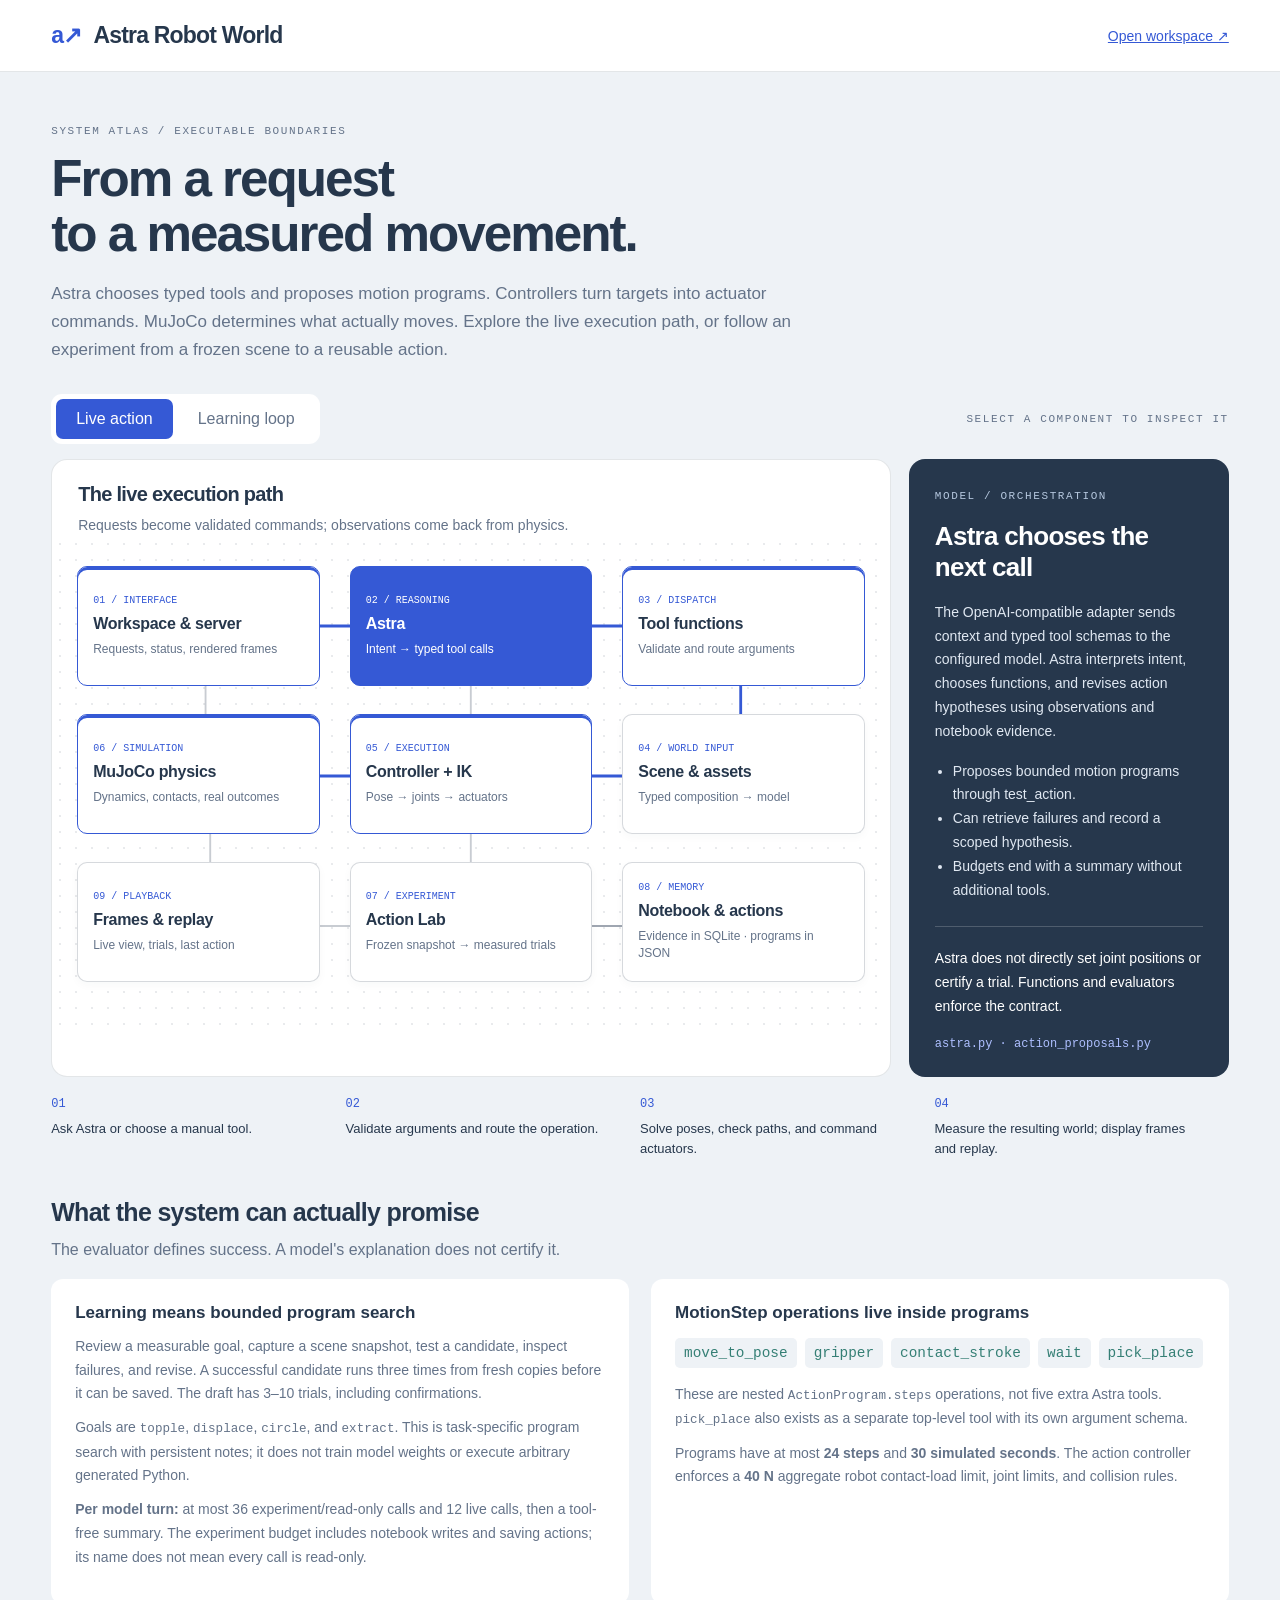
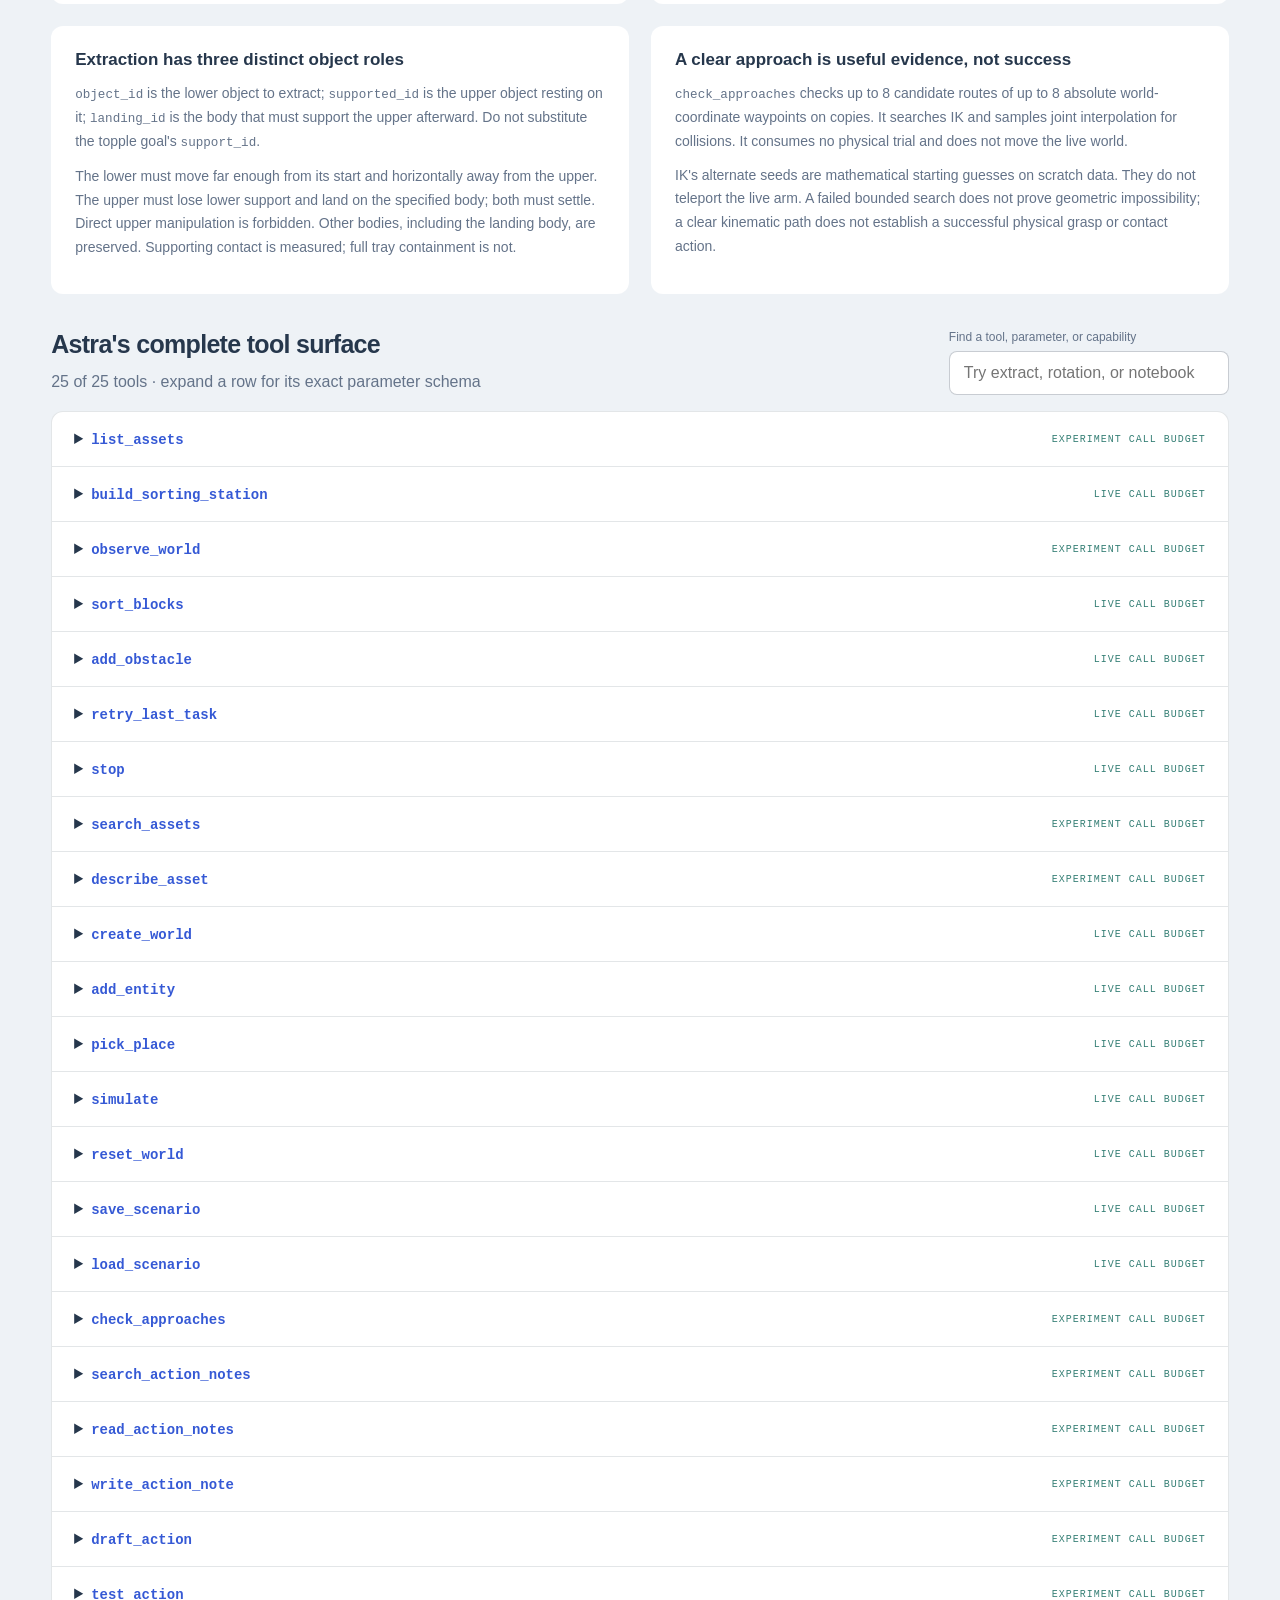
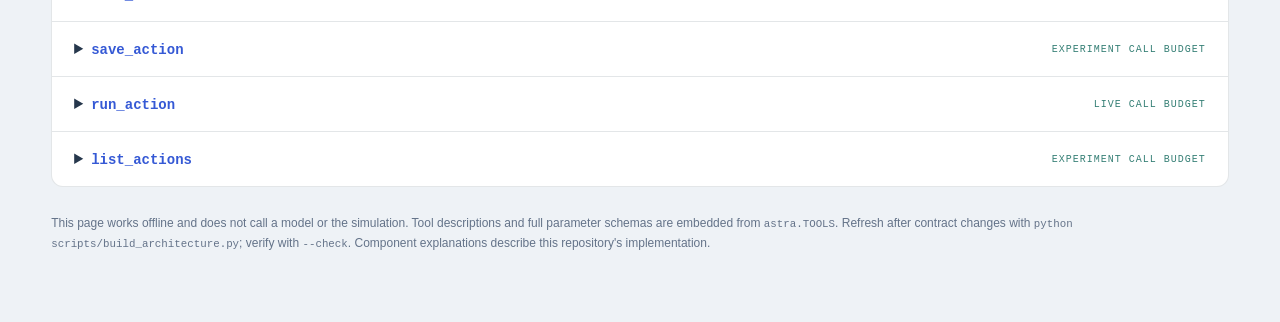
==== web/architecture.html @ df6c628d "Build general robot world with verified action learning and replay" ====
<!doctype html>
<html lang="en">
<head>
<meta charset="utf-8"><meta name="viewport" content="width=device-width,initial-scale=1">
<title>Astra Robot World · Architecture</title>
<style>
:root{--fog:#eef2f6;--paper:#fff;--ink:#26374c;--muted:#647389;--blue:#3559d5;--teal:#357f75;font-family:-apple-system,BlinkMacSystemFont,"Segoe UI",sans-serif;color:var(--ink);background:var(--fog)}*{box-sizing:border-box}body{margin:0}a{color:var(--blue)}button,input{font:inherit}button{cursor:pointer}a:focus-visible,button:focus-visible,input:focus-visible,summary:focus-visible{outline:3px solid var(--blue);outline-offset:4px}header{padding:22px 4vw;background:white;display:flex;justify-content:space-between;gap:20px;border-bottom:1px solid #26374c20}.brand{font-size:23px;font-weight:650;letter-spacing:-.8px;text-decoration:none;color:var(--ink)}.mark{color:var(--blue);margin-right:12px}header>a:last-child{align-self:center;font-size:14px}main{max-width:1500px;margin:auto;padding:42px 4vw 70px}.eyebrow,.meta{font:11px ui-monospace,SFMono-Regular,Consolas,monospace;letter-spacing:1.6px;text-transform:uppercase;color:var(--muted)}h1{font-size:clamp(32px,4vw,52px);letter-spacing:-2px;line-height:1.08;max-width:820px;margin:14px 0 18px;font-weight:650}.intro{max-width:790px;line-height:1.65;font-size:17px;color:var(--muted)}.toolbar{display:flex;gap:16px;align-items:center;justify-content:space-between;margin:30px 0 15px;flex-wrap:wrap}.tabs{display:flex;padding:5px;background:white;border-radius:11px;gap:5px}.tabs button{border:0;border-radius:7px;background:transparent;padding:11px 20px;color:var(--muted)}.tabs button[aria-pressed=true]{background:var(--blue);color:white}.layout{display:grid;grid-template-columns:minmax(0,1fr) 320px;gap:18px;align-items:stretch}.map-panel{background:white;border:1px solid #26374c20;border-radius:16px;overflow:hidden}.map-heading{padding:23px 26px 0}.map-heading h2{margin:0 0 8px;font-size:20px}.map-heading p{line-height:1.6;font-size:14px;margin:0;color:var(--muted)}.map{min-height:490px;position:relative;padding:30px 25px;display:grid;grid-template-columns:repeat(3,minmax(0,1fr));grid-template-rows:repeat(3,120px);gap:28px 30px;background-image:radial-gradient(#26374c1a .8px,transparent .8px);background-size:16px 16px}.wires{position:absolute;inset:0;width:100%;height:100%;pointer-events:none}.wire{fill:none;stroke:#26374c40;stroke-width:2}.wire.active{stroke:var(--blue);stroke-width:3}.node{position:relative;z-index:1;background:white;border:1px solid #26374c30;border-radius:10px;padding:15px;text-align:left;color:var(--ink);display:flex;flex-direction:column;justify-content:center;gap:8px;box-shadow:0 3px 10px #26374c08;min-width:0}.node strong{font-size:16px;line-height:1.2;letter-spacing:-.3px}.node small{font-size:12px;line-height:1.4;color:var(--muted)}.node .id{font:10px ui-monospace,SFMono-Regular,Consolas,monospace;color:var(--blue)}.node.route{border-color:var(--blue);box-shadow:inset 0 3px var(--blue)}.node[aria-pressed=true]{background:var(--blue);color:white}.node[aria-pressed=true] small,.node[aria-pressed=true] .id{color:white}.detail{background:var(--ink);color:white;padding:26px;border-radius:16px;min-width:0}.detail .meta{color:#b6c8df}.detail h2{font-size:26px;letter-spacing:-.7px;margin:18px 0}.detail p,.detail li{font-size:14px;line-height:1.7;color:#e0e8f2}.detail ul{padding-left:18px}.detail code{color:#aebfff;word-break:break-word;font-size:12px}.detail .boundary{border-top:1px solid #ffffff30;margin-top:24px;padding-top:20px;color:white}.sequence{display:flex;gap:0;margin:20px 0 38px;padding:0;list-style:none;counter-reset:steps}.sequence li{flex:1;padding:0 20px 0 0;font-size:13px;line-height:1.6;counter-increment:steps}.sequence li:before{content:counter(steps,decimal-leading-zero);display:block;color:var(--blue);font:12px ui-monospace,monospace;margin-bottom:8px}.section-head{display:flex;align-items:end;justify-content:space-between;gap:20px;margin:36px 0 16px}h2{font-size:25px;letter-spacing:-.7px;margin:0 0 10px}.section-head p{margin:0;color:var(--muted);line-height:1.6}.boundaries{display:grid;grid-template-columns:1fr 1fr;gap:22px}.boundary-block{padding:24px;background:white;border-radius:12px}.boundary-block h3{font-size:17px;margin:0 0 12px}.boundary-block p{font-size:14px;line-height:1.7;margin:10px 0;color:var(--muted)}code,pre{font-family:ui-monospace,SFMono-Regular,Consolas,monospace}code{font-size:.9em}.primitives{display:flex;gap:8px;flex-wrap:wrap;margin:15px 0}.primitives code{background:var(--fog);padding:7px 9px;border-radius:5px;color:var(--teal)}.search{min-width:280px}label{display:block;font-size:12px;margin-bottom:7px;color:var(--muted)}input{background:white;border:1px solid #26374c40;border-radius:8px;padding:12px 14px;width:100%;color:var(--ink)}.catalog{background:white;border:1px solid #26374c20;border-radius:12px;overflow:hidden}.tool{border-bottom:1px solid #26374c20;padding:0 22px}.tool:last-child{border-bottom:0}.tool summary{padding:18px 0;cursor:pointer}.tool summary code{font-size:14px;font-weight:650;color:var(--blue)}.budget{float:right;font:10px ui-monospace,monospace;text-transform:uppercase;letter-spacing:1px;color:var(--teal);margin-top:4px}.tool p{font-size:14px;line-height:1.7;margin:0 0 15px;max-width:950px}.tool pre{font-size:12px;line-height:1.6;background:var(--fog);padding:18px;border-radius:8px;overflow:auto;max-height:450px;margin-bottom:20px}.empty{padding:24px}footer{font-size:12px;line-height:1.7;color:var(--muted);margin-top:26px}[hidden]{display:none!important}@media(max-width:1100px){.layout{grid-template-columns:1fr}.detail{min-height:220px}.map{min-height:490px}.detail h2{margin:10px 0}.detail ul{display:flex;gap:30px;flex-wrap:wrap}.detail li{max-width:290px}}@media(max-width:650px){header{padding:18px 5vw}.brand{font-size:18px}header>a:last-child{font-size:12px}main{padding:28px 5vw 45px}h1{letter-spacing:-1px}.map{padding:22px 12px;gap:25px 12px;grid-template-rows:repeat(3,135px);min-height:500px}.node{padding:10px;gap:7px}.node strong{font-size:13px}.node small{font-size:11px}.node .id{font-size:9px}.map-heading{padding:20px 18px 0}.sequence{display:grid;grid-template-columns:1fr 1fr;gap:20px}.boundaries{grid-template-columns:1fr}.section-head{align-items:stretch;flex-direction:column}.search{min-width:0}.tool{padding:0 15px}.budget{float:none;display:block;margin-top:8px}.detail ul{display:block}}
</style>
</head>
<body>
<header><a class="brand" href="/"><span class="mark">a↗</span>Astra Robot World</a><a href="/">Open workspace ↗</a></header>
<main>
<p class="eyebrow">System atlas / executable boundaries</p>
<h1>From a request<br>to a measured movement.</h1>
<p class="intro">Astra chooses typed tools and proposes motion programs. Controllers turn targets into actuator commands. MuJoCo determines what actually moves. Explore the live execution path, or follow an experiment from a frozen scene to a reusable action.</p>
<div class="toolbar"><div class="tabs" role="group" aria-label="Execution flow"><button type="button" id="live" aria-pressed="true">Live action</button><button type="button" id="learning" aria-pressed="false">Learning loop</button></div><span class="meta">Select a component to inspect it</span></div>
<div class="layout">
<section class="map-panel" aria-labelledby="flow-title"><div class="map-heading"><h2 id="flow-title">The live execution path</h2><p id="flow-description">Requests become validated commands; observations come back from physics.</p></div><div class="map" id="map">
<svg class="wires" viewBox="0 0 900 490" preserveAspectRatio="none" aria-hidden="true"><defs><marker id="arrow" viewBox="0 0 10 10" refX="8" refY="5" markerWidth="5" markerHeight="5" orient="auto-start-reverse"><path d="M0 0L10 5L0 10Z" fill="#3559d5"/></marker></defs><path id="top-wire" class="wire active" d="M170 90H735" marker-end="url(#arrow)"/><path class="wire" d="M740 90V240H170V390H740"/><path id="control-wire" class="wire active" d="M740 90V240H170" marker-end="url(#arrow)"/><path class="wire" d="M165 240V90"/><path id="lab-wire" class="wire" d="M450 90V390H740" marker-end="url(#arrow)"/></svg>
<button class="node route" data-node="ui" type="button" aria-pressed="false"><span class="id">01 / INTERFACE</span><strong>Workspace & server</strong><small>Requests, status, rendered frames</small></button>
<button class="node route" data-node="astra" type="button" aria-pressed="true"><span class="id">02 / REASONING</span><strong>Astra</strong><small>Intent → typed tool calls</small></button>
<button class="node route" data-node="tools" type="button" aria-pressed="false"><span class="id">03 / DISPATCH</span><strong>Tool functions</strong><small>Validate and route arguments</small></button>
<button class="node route" data-node="physics" type="button" aria-pressed="false"><span class="id">06 / SIMULATION</span><strong>MuJoCo physics</strong><small>Dynamics, contacts, real outcomes</small></button>
<button class="node route" data-node="controller" type="button" aria-pressed="false"><span class="id">05 / EXECUTION</span><strong>Controller + IK</strong><small>Pose → joints → actuators</small></button>
<button class="node" data-node="scene" type="button" aria-pressed="false"><span class="id">04 / WORLD INPUT</span><strong>Scene & assets</strong><small>Typed composition → model</small></button>
<button class="node" data-node="replay" type="button" aria-pressed="false"><span class="id">09 / PLAYBACK</span><strong>Frames & replay</strong><small>Live view, trials, last action</small></button>
<button class="node" data-node="lab" type="button" aria-pressed="false"><span class="id">07 / EXPERIMENT</span><strong>Action Lab</strong><small>Frozen snapshot → measured trials</small></button>
<button class="node" data-node="storage" type="button" aria-pressed="false"><span class="id">08 / MEMORY</span><strong>Notebook & actions</strong><small>Evidence in SQLite · programs in JSON</small></button>
</div></section>
<aside class="detail" aria-live="polite" aria-atomic="true"><span class="meta" id="detail-role"></span><h2 id="detail-title"></h2><p id="detail-body"></p><ul id="detail-list"></ul><p class="boundary" id="detail-boundary"></p><code id="detail-source"></code></aside>
</div>
<ol class="sequence" id="sequence"></ol>
<section aria-labelledby="contracts-title"><div class="section-head"><div><h2 id="contracts-title">What the system can actually promise</h2><p>The evaluator defines success. A model's explanation does not certify it.</p></div></div><div class="boundaries">
<article class="boundary-block"><h3>Learning means bounded program search</h3><p>Review a measurable goal, capture a scene snapshot, test a candidate, inspect failures, and revise. A successful candidate runs three times from fresh copies before it can be saved. The draft has 3–10 trials, including confirmations.</p><p>Goals are <code>topple</code>, <code>displace</code>, <code>circle</code>, and <code>extract</code>. This is task-specific program search with persistent notes; it does not train model weights or execute arbitrary generated Python.</p><p><strong>Per model turn:</strong> at most 36 experiment/read-only calls and 12 live calls, then a tool-free summary. The experiment budget includes notebook writes and saving actions; its name does not mean every call is read-only.</p></article>
<article class="boundary-block"><h3>MotionStep operations live inside programs</h3><div class="primitives"><code>move_to_pose</code><code>gripper</code><code>contact_stroke</code><code>wait</code><code>pick_place</code></div><p>These are nested <code>ActionProgram.steps</code> operations, not five extra Astra tools. <code>pick_place</code> also exists as a separate top-level tool with its own argument schema.</p><p>Programs have at most <strong>24 steps</strong> and <strong>30 simulated seconds</strong>. The action controller enforces a <strong>40 N</strong> aggregate robot contact-load limit, joint limits, and collision rules.</p></article>
<article class="boundary-block"><h3>Extraction has three distinct object roles</h3><p><code>object_id</code> is the lower object to extract; <code>supported_id</code> is the upper object resting on it; <code>landing_id</code> is the body that must support the upper afterward. Do not substitute the topple goal's <code>support_id</code>.</p><p>The lower must move far enough from its start and horizontally away from the upper. The upper must lose lower support and land on the specified body; both must settle. Direct upper manipulation is forbidden. Other bodies, including the landing body, are preserved. Supporting contact is measured; full tray containment is not.</p></article>
<article class="boundary-block"><h3>A clear approach is useful evidence, not success</h3><p><code>check_approaches</code> checks up to 8 candidate routes of up to 8 absolute world-coordinate waypoints on copies. It searches IK and samples joint interpolation for collisions. It consumes no physical trial and does not move the live world.</p><p>IK's alternate seeds are mathematical starting guesses on scratch data. They do not teleport the live arm. A failed bounded search does not prove geometric impossibility; a clear kinematic path does not establish a successful physical grasp or contact action.</p></article>
</div></section>
<section aria-labelledby="catalog-title"><div class="section-head"><div><h2 id="catalog-title">Astra's complete tool surface</h2><p id="catalog-count" role="status"></p></div><div class="search"><label for="search">Find a tool, parameter, or capability</label><input type="search" id="search" placeholder="Try extract, rotation, or notebook" autocomplete="off"></div></div><div id="catalog" class="catalog"></div><p id="empty" class="empty" hidden>No matching tools. Try a tool name or clear the search.</p></section>
<footer>This page works offline and does not call a model or the simulation. Tool descriptions and full parameter schemas are embedded from <code>astra.TOOLS</code>. Refresh after contract changes with <code>python scripts/build_architecture.py</code>; verify with <code>--check</code>. Component explanations describe this repository's implementation.</footer>
</main>
<script id="tool-catalog" type="application/json">
[
  {
    "name": "list_assets",
    "description": "List the supported robot and scene assets.",
    "parameters": {
      "type": "object",
      "properties": {},
      "required": [],
      "additionalProperties": false
    },
    "budget": "experiment"
  },
  {
    "name": "build_sorting_station",
    "description": "Build a new station only when the user requests one. Replaces the scene.",
    "parameters": {
      "type": "object",
      "properties": {
        "seed": {
          "type": "integer"
        },
        "block_colors": {
          "type": "array",
          "minItems": 1,
          "maxItems": 12,
          "items": {
            "type": "string",
            "enum": [
              "red",
              "blue",
              "green"
            ]
          }
        }
      },
      "required": [],
      "additionalProperties": false
    },
    "budget": "live"
  },
  {
    "name": "observe_world",
    "description": "Observe actual object poses, bin membership, robot and last outcome.",
    "parameters": {
      "type": "object",
      "properties": {},
      "required": [],
      "additionalProperties": false
    },
    "budget": "experiment"
  },
  {
    "name": "sort_blocks",
    "description": "Physically grasp and sort blocks into a labeled bin.",
    "parameters": {
      "type": "object",
      "properties": {
        "color": {
          "type": "string",
          "enum": [
            "red",
            "blue",
            "green"
          ]
        },
        "destination_id": {
          "type": "string",
          "enum": [
            "left_bin",
            "right_bin"
          ]
        }
      },
      "required": [
        "color",
        "destination_id"
      ],
      "additionalProperties": false
    },
    "budget": "live"
  },
  {
    "name": "add_obstacle",
    "description": "Add an obstacle to the previous route; omit geometry for automatic placement.",
    "parameters": {
      "type": "object",
      "properties": {
        "position": {
          "type": "array",
          "items": {
            "type": "number"
          },
          "minItems": 3,
          "maxItems": 3
        },
        "half_extents": {
          "type": "array",
          "items": {
            "type": "number",
            "exclusiveMinimum": 0
          },
          "minItems": 3,
          "maxItems": 3
        }
      },
      "required": [],
      "additionalProperties": false
    },
    "budget": "live"
  },
  {
    "name": "retry_last_task",
    "description": "Explicitly reset blocks to the pre-sort trial, retain the obstacle and repeat the last goal.",
    "parameters": {
      "type": "object",
      "properties": {},
      "required": [],
      "additionalProperties": false
    },
    "budget": "live"
  },
  {
    "name": "stop",
    "description": "Cancel the current simulation action and hold position.",
    "parameters": {
      "type": "object",
      "properties": {},
      "required": [],
      "additionalProperties": false
    },
    "budget": "live"
  },
  {
    "name": "search_assets",
    "description": "Search local assets by words in their ID, description, or tags. Learn available assets before constructing a general world.",
    "parameters": {
      "type": "object",
      "properties": {
        "query": {
          "type": "string",
          "default": ""
        },
        "limit": {
          "type": "integer",
          "minimum": 1,
          "maximum": 50,
          "default": 50
        }
      },
      "required": [],
      "additionalProperties": false
    },
    "budget": "experiment"
  },
  {
    "name": "describe_asset",
    "description": "Get dimensions, center origin, physical defaults, geometry and limitations for an asset.",
    "parameters": {
      "type": "object",
      "properties": {
        "asset_id": {
          "type": "string"
        }
      },
      "required": [
        "asset_id"
      ],
      "additionalProperties": false
    },
    "budget": "experiment"
  },
  {
    "name": "create_world",
    "description": "Create a paused general physics scene from catalog assets. Replaces the current scene. A Panda may use pick_place for validated small box or cylinder objects.",
    "parameters": {
      "$defs": {
        "EntitySpec": {
          "additionalProperties": false,
          "properties": {
            "id": {
              "pattern": "^[A-Za-z][A-Za-z0-9_]{0,63}$",
              "title": "Id",
              "type": "string"
            },
            "asset_id": {
              "title": "Asset Id",
              "type": "string"
            },
            "position": {
              "maxItems": 3,
              "minItems": 3,
              "title": "Position",
              "type": "array",
              "items": {
                "type": "number"
              }
            },
            "rotation": {
              "default": [
                0,
                0,
                0
              ],
              "maxItems": 3,
              "minItems": 3,
              "title": "Rotation",
              "type": "array",
              "items": {
                "type": "number"
              }
            },
            "scale": {
              "default": [
                1,
                1,
                1
              ],
              "maxItems": 3,
              "minItems": 3,
              "title": "Scale",
              "type": "array",
              "items": {
                "maximum": 10,
                "minimum": 0.05,
                "type": "number"
              }
            },
            "color": {
              "default": "gray",
              "enum": [
                "red",
                "blue",
                "green",
                "yellow",
                "orange",
                "white",
                "gray",
                "black",
                "purple",
                "cyan",
                "brown"
              ],
              "title": "Color",
              "type": "string"
            },
            "mass": {
              "anyOf": [
                {
                  "exclusiveMinimum": 0,
                  "maximum": 100,
                  "type": "number"
                },
                {
                  "type": "null"
                }
              ],
              "default": null,
              "title": "Mass"
            },
            "friction": {
              "anyOf": [
                {
                  "maximum": 10,
                  "minimum": 0,
                  "type": "number"
                },
                {
                  "type": "null"
                }
              ],
              "default": null,
              "title": "Friction"
            },
            "fixed": {
              "anyOf": [
                {
                  "type": "boolean"
                },
                {
                  "type": "null"
                }
              ],
              "default": null,
              "title": "Fixed"
            }
          },
          "required": [
            "id",
            "asset_id",
            "position"
          ],
          "title": "EntitySpec",
          "type": "object"
        }
      },
      "additionalProperties": false,
      "properties": {
        "name": {
          "maxLength": 120,
          "minLength": 1,
          "title": "Name",
          "type": "string"
        },
        "seed": {
          "default": 7,
          "maximum": 4294967295,
          "minimum": 0,
          "title": "Seed",
          "type": "integer"
        },
        "gravity": {
          "default": [
            0,
            0,
            -9.81
          ],
          "maxItems": 3,
          "minItems": 3,
          "title": "Gravity",
          "type": "array",
          "items": {
            "type": "number"
          }
        },
        "robot": {
          "default": "none",
          "enum": [
            "none",
            "panda"
          ],
          "title": "Robot",
          "type": "string"
        },
        "entities": {
          "items": {
            "$ref": "#/$defs/EntitySpec"
          },
          "maxItems": 64,
          "title": "Entities",
          "type": "array"
        }
      },
      "required": [
        "name"
      ],
      "title": "WorldSpec",
      "type": "object"
    },
    "budget": "live"
  },
  {
    "name": "add_entity",
    "description": "Insert one catalog entity into the current general world while preserving existing robot and object physics state. Requires a unique entity ID. Overlapping placements are rejected without changing the scene.",
    "parameters": {
      "additionalProperties": false,
      "properties": {
        "id": {
          "pattern": "^[A-Za-z][A-Za-z0-9_]{0,63}$",
          "title": "Id",
          "type": "string"
        },
        "asset_id": {
          "title": "Asset Id",
          "type": "string"
        },
        "position": {
          "maxItems": 3,
          "minItems": 3,
          "title": "Position",
          "type": "array",
          "items": {
            "type": "number"
          }
        },
        "rotation": {
          "default": [
            0,
            0,
            0
          ],
          "maxItems": 3,
          "minItems": 3,
          "title": "Rotation",
          "type": "array",
          "items": {
            "type": "number"
          }
        },
        "scale": {
          "default": [
            1,
            1,
            1
          ],
          "maxItems": 3,
          "minItems": 3,
          "title": "Scale",
          "type": "array",
          "items": {
            "maximum": 10,
            "minimum": 0.05,
            "type": "number"
          }
        },
        "color": {
          "default": "gray",
          "enum": [
            "red",
            "blue",
            "green",
            "yellow",
            "orange",
            "white",
            "gray",
            "black",
            "purple",
            "cyan",
            "brown"
          ],
          "title": "Color",
          "type": "string"
        },
        "mass": {
          "anyOf": [
            {
              "exclusiveMinimum": 0,
              "maximum": 100,
              "type": "number"
            },
            {
              "type": "null"
            }
          ],
          "default": null,
          "title": "Mass"
        },
        "friction": {
          "anyOf": [
            {
              "maximum": 10,
              "minimum": 0,
              "type": "number"
            },
            {
              "type": "null"
            }
          ],
          "default": null,
          "title": "Friction"
        },
        "fixed": {
          "anyOf": [
            {
              "type": "boolean"
            },
            {
              "type": "null"
            }
          ],
          "default": null,
          "title": "Fixed"
        }
      },
      "required": [
        "id",
        "asset_id",
        "position"
      ],
      "title": "EntitySpec",
      "type": "object"
    },
    "budget": "live"
  },
  {
    "name": "pick_place",
    "description": "Use a Panda in a general world to physically grasp a supported small box or cylinder and release its center at target_position. Other assets may return unsupported_grasp.",
    "parameters": {
      "type": "object",
      "properties": {
        "object_id": {
          "type": "string"
        },
        "target_position": {
          "type": "array",
          "items": {
            "type": "number"
          },
          "minItems": 3,
          "maxItems": 3
        }
      },
      "required": [
        "object_id",
        "target_position"
      ],
      "additionalProperties": false
    },
    "budget": "live"
  },
  {
    "name": "simulate",
    "description": "Advance a general world by the requested simulated seconds, then pause. Reports actual resulting poses.",
    "parameters": {
      "type": "object",
      "properties": {
        "duration": {
          "type": "number",
          "exclusiveMinimum": 0,
          "maximum": 20
        }
      },
      "required": [
        "duration"
      ],
      "additionalProperties": false
    },
    "budget": "live"
  },
  {
    "name": "reset_world",
    "description": "Restore the general world's initial scene and pause it.",
    "parameters": {
      "type": "object",
      "properties": {},
      "required": [],
      "additionalProperties": false
    },
    "budget": "live"
  },
  {
    "name": "save_scenario",
    "description": "Save the current scene and physics state under a local name.",
    "parameters": {
      "type": "object",
      "properties": {
        "name": {
          "type": "string",
          "pattern": "^[A-Za-z0-9][A-Za-z0-9_-]{0,63}$"
        }
      },
      "required": [
        "name"
      ],
      "additionalProperties": false
    },
    "budget": "live"
  },
  {
    "name": "load_scenario",
    "description": "Load a saved local scene and physics state. Replaces the current world.",
    "parameters": {
      "type": "object",
      "properties": {
        "name": {
          "type": "string",
          "pattern": "^[A-Za-z0-9][A-Za-z0-9_-]{0,63}$"
        }
      },
      "required": [
        "name"
      ],
      "additionalProperties": false
    },
    "budget": "live"
  },
  {
    "name": "check_approaches",
    "description": "Read-only check of up to 8 candidate approach routes, each up to 8 absolute world-coordinate pose waypoints. Tests IK and sampled collision clearance on a scene copy with the current gripper configuration; returns failed waypoint and blocking geometry. Does not move the live robot, spend a physical trial, or prove contact-action success.",
    "parameters": {
      "$defs": {
        "ApproachCandidate": {
          "additionalProperties": false,
          "properties": {
            "name": {
              "maxLength": 80,
              "minLength": 1,
              "title": "Name",
              "type": "string"
            },
            "waypoints": {
              "items": {
                "$ref": "#/$defs/ApproachWaypoint"
              },
              "maxItems": 8,
              "minItems": 1,
              "title": "Waypoints",
              "type": "array"
            }
          },
          "required": [
            "name",
            "waypoints"
          ],
          "title": "ApproachCandidate",
          "type": "object"
        },
        "ApproachWaypoint": {
          "additionalProperties": false,
          "properties": {
            "position": {
              "maxItems": 3,
              "minItems": 3,
              "title": "Position",
              "type": "array",
              "items": {
                "type": "number"
              }
            },
            "rotation": {
              "anyOf": [
                {
                  "maxItems": 3,
                  "minItems": 3,
                  "type": "array",
                  "items": {
                    "type": "number"
                  }
                },
                {
                  "type": "null"
                }
              ],
              "default": null,
              "title": "Rotation"
            }
          },
          "required": [
            "position"
          ],
          "title": "ApproachWaypoint",
          "type": "object"
        }
      },
      "additionalProperties": false,
      "properties": {
        "candidates": {
          "items": {
            "$ref": "#/$defs/ApproachCandidate"
          },
          "maxItems": 8,
          "minItems": 1,
          "title": "Candidates",
          "type": "array"
        }
      },
      "required": [
        "candidates"
      ],
      "title": "CheckApproachesArgs",
      "type": "object"
    },
    "budget": "experiment"
  },
  {
    "name": "search_action_notes",
    "description": "Search persistent experiment evidence and Astra interpretation notes by words. Returns experiment IDs; read_action_notes retrieves their chronological history.",
    "parameters": {
      "additionalProperties": false,
      "properties": {
        "query": {
          "default": "",
          "maxLength": 200,
          "title": "Query",
          "type": "string"
        },
        "limit": {
          "default": 20,
          "maximum": 50,
          "minimum": 1,
          "title": "Limit",
          "type": "integer"
        }
      },
      "title": "SearchNotebookArgs",
      "type": "object"
    },
    "budget": "experiment"
  },
  {
    "name": "read_action_notes",
    "description": "Read a persistent experiment notebook, including failed candidates, measured trials and model notes. Use after_id to paginate. Notes are interpretations, not verified facts.",
    "parameters": {
      "additionalProperties": false,
      "properties": {
        "experiment_id": {
          "pattern": "^[a-f0-9]{32}$",
          "title": "Experiment Id",
          "type": "string"
        },
        "limit": {
          "default": 50,
          "maximum": 50,
          "minimum": 1,
          "title": "Limit",
          "type": "integer"
        },
        "after_id": {
          "default": 0,
          "minimum": 0,
          "title": "After Id",
          "type": "integer"
        }
      },
      "required": [
        "experiment_id"
      ],
      "title": "ReadNotebookArgs",
      "type": "object"
    },
    "budget": "experiment"
  },
  {
    "name": "write_action_note",
    "description": "Append a concise hypothesis, interpretation, or scoped lesson to an existing experiment. Optional trial_number links to measured evidence. Cannot change trial outcomes or verification.",
    "parameters": {
      "additionalProperties": false,
      "properties": {
        "experiment_id": {
          "pattern": "^[a-f0-9]{32}$",
          "title": "Experiment Id",
          "type": "string"
        },
        "text": {
          "maxLength": 3000,
          "minLength": 1,
          "title": "Text",
          "type": "string"
        },
        "trial_number": {
          "anyOf": [
            {
              "maximum": 10,
              "minimum": 1,
              "type": "integer"
            },
            {
              "type": "null"
            }
          ],
          "default": null,
          "title": "Trial Number"
        }
      },
      "required": [
        "experiment_id",
        "text"
      ],
      "title": "NoteArgs",
      "type": "object"
    },
    "budget": "experiment"
  },
  {
    "name": "draft_action",
    "description": "Capture an immutable current-scene snapshot and fixed measurable goal for a new action experiment. Budget includes two confirmation trials. Does not change the live scene.",
    "parameters": {
      "$defs": {
        "GoalSpec": {
          "additionalProperties": false,
          "properties": {
            "kind": {
              "enum": [
                "topple",
                "displace",
                "circle",
                "extract"
              ],
              "title": "Kind",
              "type": "string"
            },
            "object_id": {
              "anyOf": [
                {
                  "pattern": "^[A-Za-z][A-Za-z0-9_]{0,63}$",
                  "type": "string"
                },
                {
                  "type": "null"
                }
              ],
              "default": null,
              "title": "Object Id"
            },
            "radius": {
              "default": 0.06,
              "maximum": 0.12,
              "minimum": 0.02,
              "title": "Radius",
              "type": "number"
            },
            "plane": {
              "default": "xy",
              "enum": [
                "xy",
                "xz",
                "yz"
              ],
              "title": "Plane",
              "type": "string"
            },
            "support_id": {
              "anyOf": [
                {
                  "pattern": "^[A-Za-z][A-Za-z0-9_]{0,63}$",
                  "type": "string"
                },
                {
                  "type": "null"
                }
              ],
              "default": null,
              "title": "Support Id"
            },
            "supported_id": {
              "anyOf": [
                {
                  "pattern": "^[A-Za-z][A-Za-z0-9_]{0,63}$",
                  "type": "string"
                },
                {
                  "type": "null"
                }
              ],
              "default": null,
              "title": "Supported Id"
            },
            "landing_id": {
              "anyOf": [
                {
                  "pattern": "^[A-Za-z][A-Za-z0-9_]{0,63}$",
                  "type": "string"
                },
                {
                  "type": "null"
                }
              ],
              "default": null,
              "title": "Landing Id"
            },
            "min_displacement": {
              "default": 0.04,
              "maximum": 0.5,
              "minimum": 0.01,
              "title": "Min Displacement",
              "type": "number"
            },
            "target_position": {
              "anyOf": [
                {
                  "maxItems": 3,
                  "minItems": 3,
                  "type": "array",
                  "items": {
                    "type": "number"
                  }
                },
                {
                  "type": "null"
                }
              ],
              "default": null,
              "title": "Target Position"
            },
            "tolerance": {
              "default": 0.04,
              "maximum": 0.1,
              "minimum": 0.005,
              "title": "Tolerance",
              "type": "number"
            },
            "preserve_ids": {
              "items": {
                "pattern": "^[A-Za-z][A-Za-z0-9_]{0,63}$",
                "type": "string"
              },
              "maxItems": 64,
              "title": "Preserve Ids",
              "type": "array"
            },
            "preserve_tolerance": {
              "default": 0.02,
              "maximum": 0.05,
              "minimum": 0.001,
              "title": "Preserve Tolerance",
              "type": "number"
            }
          },
          "required": [
            "kind"
          ],
          "title": "GoalSpec",
          "type": "object"
        }
      },
      "additionalProperties": false,
      "properties": {
        "name": {
          "pattern": "^[A-Za-z][A-Za-z0-9_]{0,63}$",
          "title": "Name",
          "type": "string"
        },
        "goal": {
          "$ref": "#/$defs/GoalSpec"
        },
        "trial_budget": {
          "default": 5,
          "maximum": 10,
          "minimum": 3,
          "title": "Trial Budget",
          "type": "integer"
        }
      },
      "required": [
        "name",
        "goal"
      ],
      "title": "DraftActionArgs",
      "type": "object"
    },
    "budget": "experiment"
  },
  {
    "name": "test_action",
    "description": "Test a typed motion program on a copy of the draft snapshot. Returns physical measurements, failure diagnostics, and verified after three successful fresh-state runs. Revise failed candidates within the remaining budget.",
    "parameters": {
      "$defs": {
        "ActionProgram": {
          "additionalProperties": false,
          "properties": {
            "version": {
              "const": 1,
              "default": 1,
              "title": "Version",
              "type": "integer"
            },
            "steps": {
              "items": {
                "$ref": "#/$defs/MotionStep"
              },
              "maxItems": 24,
              "minItems": 1,
              "title": "Steps",
              "type": "array"
            }
          },
          "required": [
            "steps"
          ],
          "title": "ActionProgram",
          "type": "object"
        },
        "MotionStep": {
          "additionalProperties": false,
          "properties": {
            "op": {
              "enum": [
                "move_to_pose",
                "gripper",
                "contact_stroke",
                "wait",
                "pick_place"
              ],
              "title": "Op",
              "type": "string"
            },
            "position": {
              "anyOf": [
                {
                  "maxItems": 3,
                  "minItems": 3,
                  "type": "array",
                  "items": {
                    "type": "number"
                  }
                },
                {
                  "type": "null"
                }
              ],
              "default": null,
              "title": "Position"
            },
            "reference_id": {
              "anyOf": [
                {
                  "pattern": "^[A-Za-z][A-Za-z0-9_]{0,63}$",
                  "type": "string"
                },
                {
                  "type": "null"
                }
              ],
              "default": null,
              "title": "Reference Id"
            },
            "rotation": {
              "anyOf": [
                {
                  "maxItems": 3,
                  "minItems": 3,
                  "type": "array",
                  "items": {
                    "type": "number"
                  }
                },
                {
                  "type": "null"
                }
              ],
              "default": null,
              "title": "Rotation"
            },
            "opened": {
              "anyOf": [
                {
                  "type": "boolean"
                },
                {
                  "type": "null"
                }
              ],
              "default": null,
              "title": "Opened"
            },
            "direction": {
              "anyOf": [
                {
                  "maxItems": 3,
                  "minItems": 3,
                  "type": "array",
                  "items": {
                    "type": "number"
                  }
                },
                {
                  "type": "null"
                }
              ],
              "default": null,
              "title": "Direction"
            },
            "distance": {
              "default": 0.1,
              "exclusiveMinimum": 0,
              "maximum": 0.25,
              "title": "Distance",
              "type": "number"
            },
            "speed": {
              "default": 0.06,
              "maximum": 0.2,
              "minimum": 0.01,
              "title": "Speed",
              "type": "number"
            },
            "seconds": {
              "default": 1.0,
              "maximum": 5.0,
              "minimum": 0.02,
              "title": "Seconds",
              "type": "number"
            },
            "contact_ids": {
              "items": {
                "pattern": "^[A-Za-z][A-Za-z0-9_]{0,63}$",
                "type": "string"
              },
              "maxItems": 8,
              "title": "Contact Ids",
              "type": "array"
            },
            "object_id": {
              "anyOf": [
                {
                  "pattern": "^[A-Za-z][A-Za-z0-9_]{0,63}$",
                  "type": "string"
                },
                {
                  "type": "null"
                }
              ],
              "default": null,
              "title": "Object Id"
            }
          },
          "required": [
            "op"
          ],
          "title": "MotionStep",
          "type": "object"
        }
      },
      "additionalProperties": false,
      "properties": {
        "draft_id": {
          "maxLength": 64,
          "minLength": 1,
          "title": "Draft Id",
          "type": "string"
        },
        "program": {
          "$ref": "#/$defs/ActionProgram"
        }
      },
      "required": [
        "draft_id",
        "program"
      ],
      "title": "TestActionArgs",
      "type": "object"
    },
    "budget": "experiment"
  },
  {
    "name": "save_action",
    "description": "Save the latest verified program as a reusable named action. Unverified or failed candidates cannot be saved as successful.",
    "parameters": {
      "additionalProperties": false,
      "properties": {
        "draft_id": {
          "maxLength": 64,
          "minLength": 1,
          "title": "Draft Id",
          "type": "string"
        }
      },
      "required": [
        "draft_id"
      ],
      "title": "SaveActionArgs",
      "type": "object"
    },
    "budget": "experiment"
  },
  {
    "name": "run_action",
    "description": "Revalidate a saved action on a copy of the current world, then physically execute it in the LIVE world. Optional bindings map original entity IDs to current IDs.",
    "parameters": {
      "additionalProperties": false,
      "properties": {
        "name": {
          "pattern": "^[A-Za-z][A-Za-z0-9_]{0,63}$",
          "title": "Name",
          "type": "string"
        },
        "bindings": {
          "maxProperties": 64,
          "patternProperties": {
            "^[A-Za-z][A-Za-z0-9_]{0,63}$": {
              "pattern": "^[A-Za-z][A-Za-z0-9_]{0,63}$",
              "type": "string"
            }
          },
          "title": "Bindings",
          "type": "object"
        }
      },
      "required": [
        "name"
      ],
      "title": "RunActionArgs",
      "type": "object"
    },
    "budget": "live"
  },
  {
    "name": "list_actions",
    "description": "List saved, tested action programs and their supported goals.",
    "parameters": {
      "type": "object",
      "properties": {},
      "required": [],
      "additionalProperties": false
    },
    "budget": "experiment"
  }
]
</script>
<script>
'use strict';
const components={
ui:{role:'Request & observation boundary',title:'Workspace & server',body:'The browser presents the live scene, conversation, goal review, experiment status, notebook, and replay controls. FastAPI coordinates sessions and streams progress.',items:['Chat or manual tool requests enter the session dispatcher.','Action proposals are reviewed before the learning experiment starts.','Rendered JPEG frames and status come from server state.'],boundary:'A UI animation or a model message is not physical evidence. Read measured tool results.',source:'web/ · server.py · action_proposals.py'},
astra:{role:'Model / orchestration',title:'Astra chooses the next call',body:'The OpenAI-compatible adapter sends context and typed tool schemas to the configured model. Astra interprets intent, chooses functions, and revises action hypotheses using observations and notebook evidence.',items:['Proposes bounded motion programs through test_action.','Can retrieve failures and record a scoped hypothesis.','Budgets end with a summary without additional tools.'],boundary:'Astra does not directly set joint positions or certify a trial. Functions and evaluators enforce the contract.',source:'astra.py · action_proposals.py'},
tools:{role:'Typed application boundary',title:'Tools route the request',body:'Named functions expose supported world operations. Pydantic contracts validate arguments; the active session dispatches into scene construction, manipulation, observation, approach checks, or Action Lab.',items:['Scene tools build or modify supported asset worlds.','Action tools draft, test, save, and run typed programs.','Measured results return to the model and UI.'],boundary:'The catalog below is the top-level model tool surface. MotionStep operations are nested data inside test_action.',source:'tools.py · session.py · general_session.py'},
scene:{role:'Physics model inputs',title:'Scene & assets',body:'The asset catalog supplies supported geometry, dimensions, physical defaults, and limitations. WorldSpec defines entities and a robot; the builder compiles the scene into MuJoCo model and state.',items:['General worlds support catalog composition and optional Panda.','The sorting station retains its specialized demo path.','Saved scenarios preserve scene and physics state.'],boundary:'An asset being renderable does not imply that the gripper supports grasping it. Entity IDs bind programs to bodies.',source:'catalog.py · world_spec.py · world_builder.py · scene.py · assets/'},
controller:{role:'Kinematics → actuation',title:'IK solves. Controllers move.',body:'Inverse kinematics solves for joint angles matching a requested gripper pose. The controller checks paths and advances actuator targets while MuJoCo steps the dynamics.',items:['IK uses scratch state and bounded alternate starting guesses.','Joint interpolation and contact checks constrain execution.','ActionController adds time, force, grasp, and stroke rules.'],boundary:'Trying another IK seed changes a numerical search, not the physical arm. Only execution sends actuator commands.',source:'motion.py · action_motion.py · approaches.py'},
physics:{role:'Source of physical evidence',title:'MuJoCo determines the outcome',body:'The compiled model and evolving data hold actual body poses, velocities, contacts, and simulation time. Gravity, friction, actuator dynamics, and collisions determine what happens.',items:['Controllers step the simulation under their limits.','Observations report resulting state, not requested targets.','Evaluators measure settling, contact, displacement, and traces.'],boundary:'A successful command submission is not the same as a successful grasp or goal. The physical measurements decide.',source:'simulation.py · action_lab.py · circle_measure.py'},
lab:{role:'Isolated candidate search',title:'Action Lab tests fresh copies',body:'draft_action captures an immutable scene snapshot and fixed goal. test_action clones that snapshot for each trial, executes a typed candidate, and records measured outcomes.',items:['Failed candidates can be revised within the draft budget.','Verification requires one success plus two fresh-state confirmations.','run_action revalidates on a current-world copy before live execution.'],boundary:'Experiments do not advance the live world. A saved program is bounded to supported goals and is rechecked before reuse.',source:'action_lab.py · action_contracts.py · action_motion.py'},
storage:{role:'Persistent evidence & reusable programs',title:'Two kinds of durable memory',body:'The notebook stores experiment history: fixed goals, candidate programs, trials, failures, and model notes. Saved action JSON stores a verified reusable program and its tested context.',items:['actions/notebook.sqlite3: chronological experiment evidence.','actions/<name>.json: validated reusable actions.','scenarios/: saved scene and physics snapshots.'],boundary:'Notes are interpretations, not verified facts. Notebook entries cannot override evaluator outcomes. Replay frames are separate, temporary memory.',source:'action_notebook.py · action_lab.py · general_session.py'},
replay:{role:'Read-only visual evidence',title:'Watch the world or its recording',body:'The live camera renders current simulation state. Experiment previews show recorded sandbox trials. Last-action replay shows recorded frames from a live motion, including completed or failed outcomes.',items:['GET /experiments exposes trial recording metadata.','GET /action-replay exposes last live-action metadata.','GET /frame.jpg?view=action reads an action recording frame.'],boundary:'Replaying frames does not rerun physics or rewind the live scene. Recordings are bounded in memory and clear on restart; notebook evidence and saved JSON persist.',source:'rendering.py · experiment_preview.py · server.py'}
};
const flows={live:{title:'The live execution path',description:'Requests become validated commands; observations come back from physics.',nodes:['ui','astra','tools','controller','physics'],steps:['Ask Astra or choose a manual tool.','Validate arguments and route the operation.','Solve poses, check paths, and command actuators.','Measure the resulting world; display frames and replay.']},learning:{title:'The learning loop',description:'A fixed goal and fresh scene copies make candidate outcomes comparable.',nodes:['ui','astra','tools','lab','storage','replay'],steps:['Review the goal, then freeze the current scene.','Preflight approaches; test and revise typed programs.','Require three successful fresh-state runs; save evidence.','Save the program; revalidate before a later live run.']}};
function selectComponent(key){const c=components[key];document.querySelectorAll('[data-node]').forEach(b=>b.setAttribute('aria-pressed',String(b.dataset.node===key)));document.getElementById('detail-role').textContent=c.role;document.getElementById('detail-title').textContent=c.title;document.getElementById('detail-body').textContent=c.body;document.getElementById('detail-boundary').textContent=c.boundary;document.getElementById('detail-source').textContent=c.source;document.getElementById('detail-list').replaceChildren(...c.items.map(value=>{const li=document.createElement('li');li.textContent=value;return li;}));}
function selectFlow(key){const flow=flows[key];['live','learning'].forEach(id=>document.getElementById(id).setAttribute('aria-pressed',String(id===key)));document.getElementById('flow-title').textContent=flow.title;document.getElementById('flow-description').textContent=flow.description;document.querySelectorAll('[data-node]').forEach(b=>b.classList.toggle('route',flow.nodes.includes(b.dataset.node)));document.getElementById('control-wire').classList.toggle('active',key==='live');document.getElementById('lab-wire').classList.toggle('active',key==='learning');document.getElementById('sequence').replaceChildren(...flow.steps.map(value=>{const li=document.createElement('li');li.textContent=value;return li;}));selectComponent(key==='live'?'astra':'lab');}
document.querySelectorAll('[data-node]').forEach(b=>b.addEventListener('click',()=>selectComponent(b.dataset.node)));['live','learning'].forEach(key=>document.getElementById(key).addEventListener('click',()=>selectFlow(key)));
const tools=JSON.parse(document.getElementById('tool-catalog').textContent);
const rows=tools.map(tool=>{const row=document.createElement('details');row.className='tool';const summary=document.createElement('summary');const name=document.createElement('code');name.textContent=tool.name;const budget=document.createElement('span');budget.className='budget';budget.textContent=tool.budget+' call budget';summary.append(name,budget);const description=document.createElement('p');description.textContent=tool.description;const label=document.createElement('p');label.textContent='Full parameter schema';const schema=document.createElement('pre');schema.textContent=JSON.stringify(tool.parameters,null,2);row.append(summary,description,label,schema);document.getElementById('catalog').append(row);return {row,text:JSON.stringify(tool).toLowerCase()};});
function filterTools(){const query=document.getElementById('search').value.trim().toLowerCase();let count=0;rows.forEach(({row,text})=>{row.hidden=!text.includes(query);if(!row.hidden)count++;});document.getElementById('catalog-count').textContent=count+' of '+tools.length+' tools · expand a row for its exact parameter schema';document.getElementById('empty').hidden=count!==0;document.getElementById('catalog').hidden=count===0;}
document.getElementById('search').addEventListener('input',filterTools);filterTools();selectFlow('live');
</script>
</body>
</html>
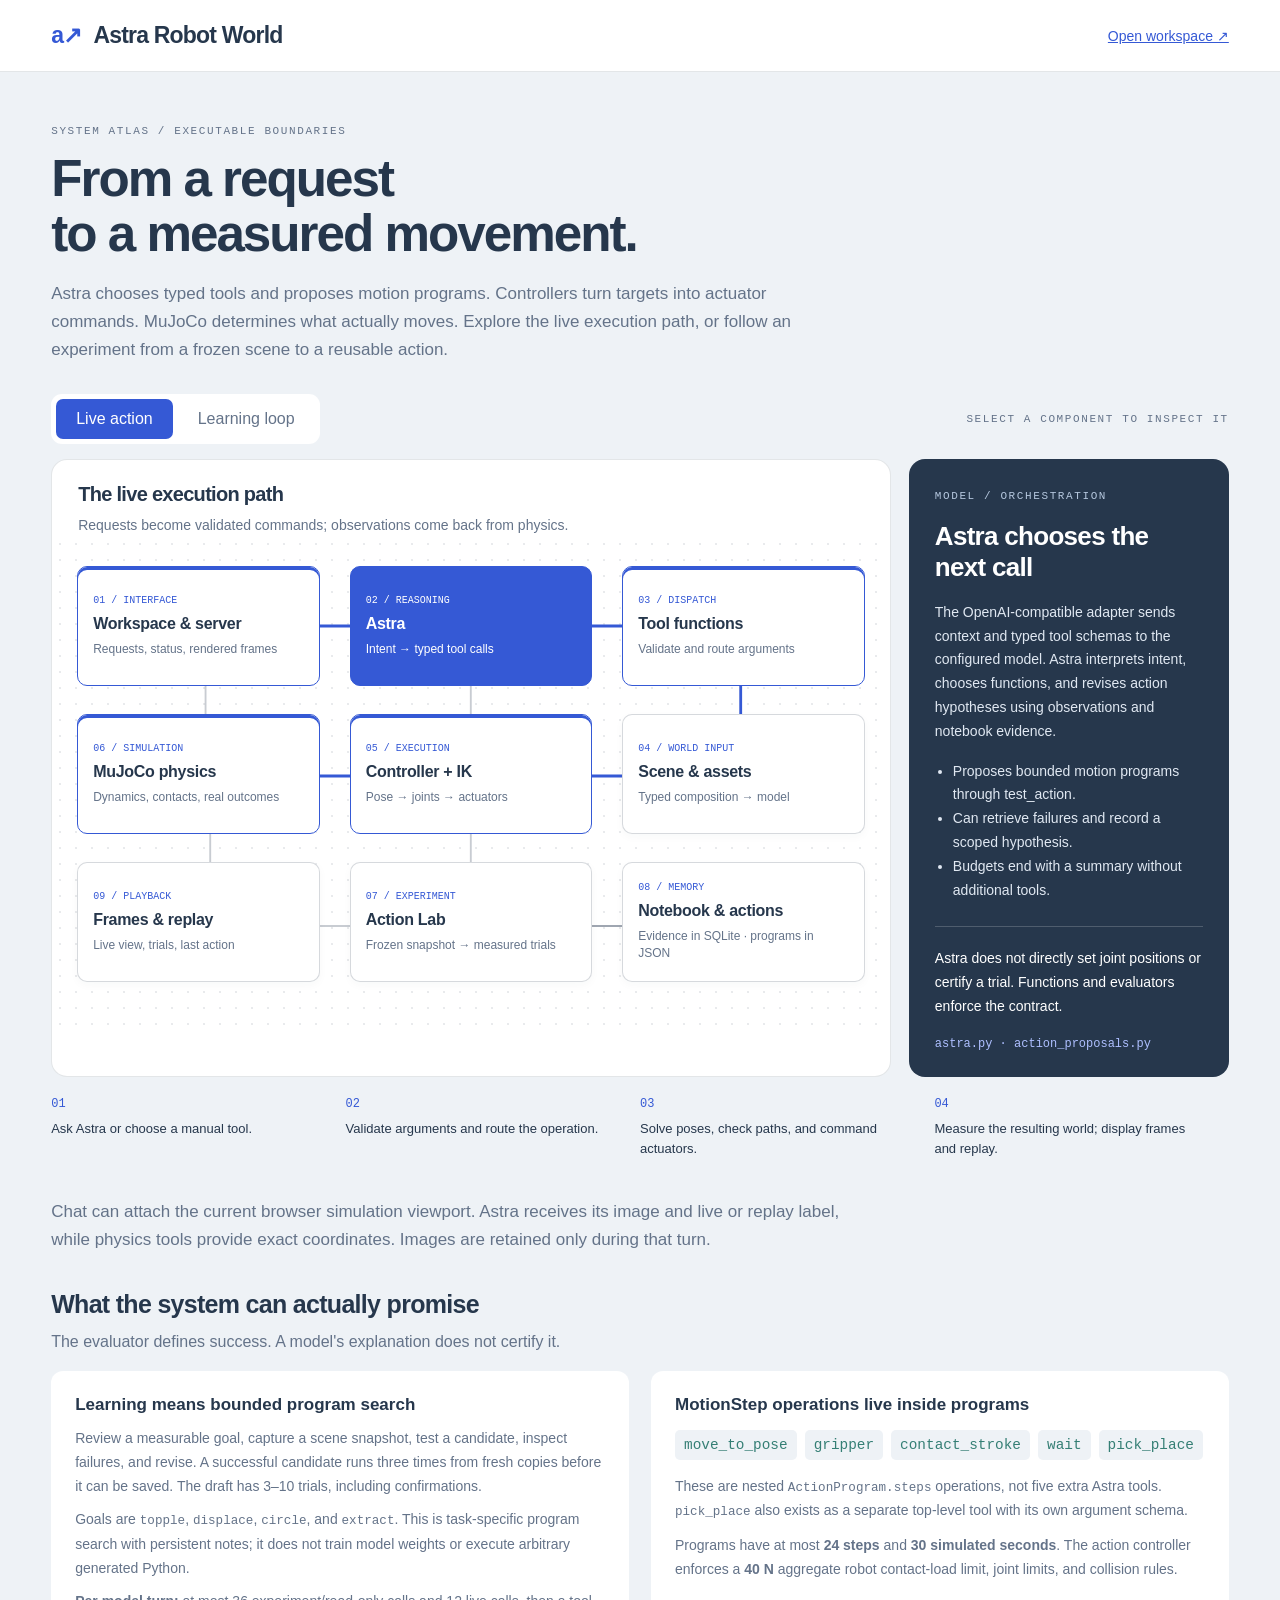
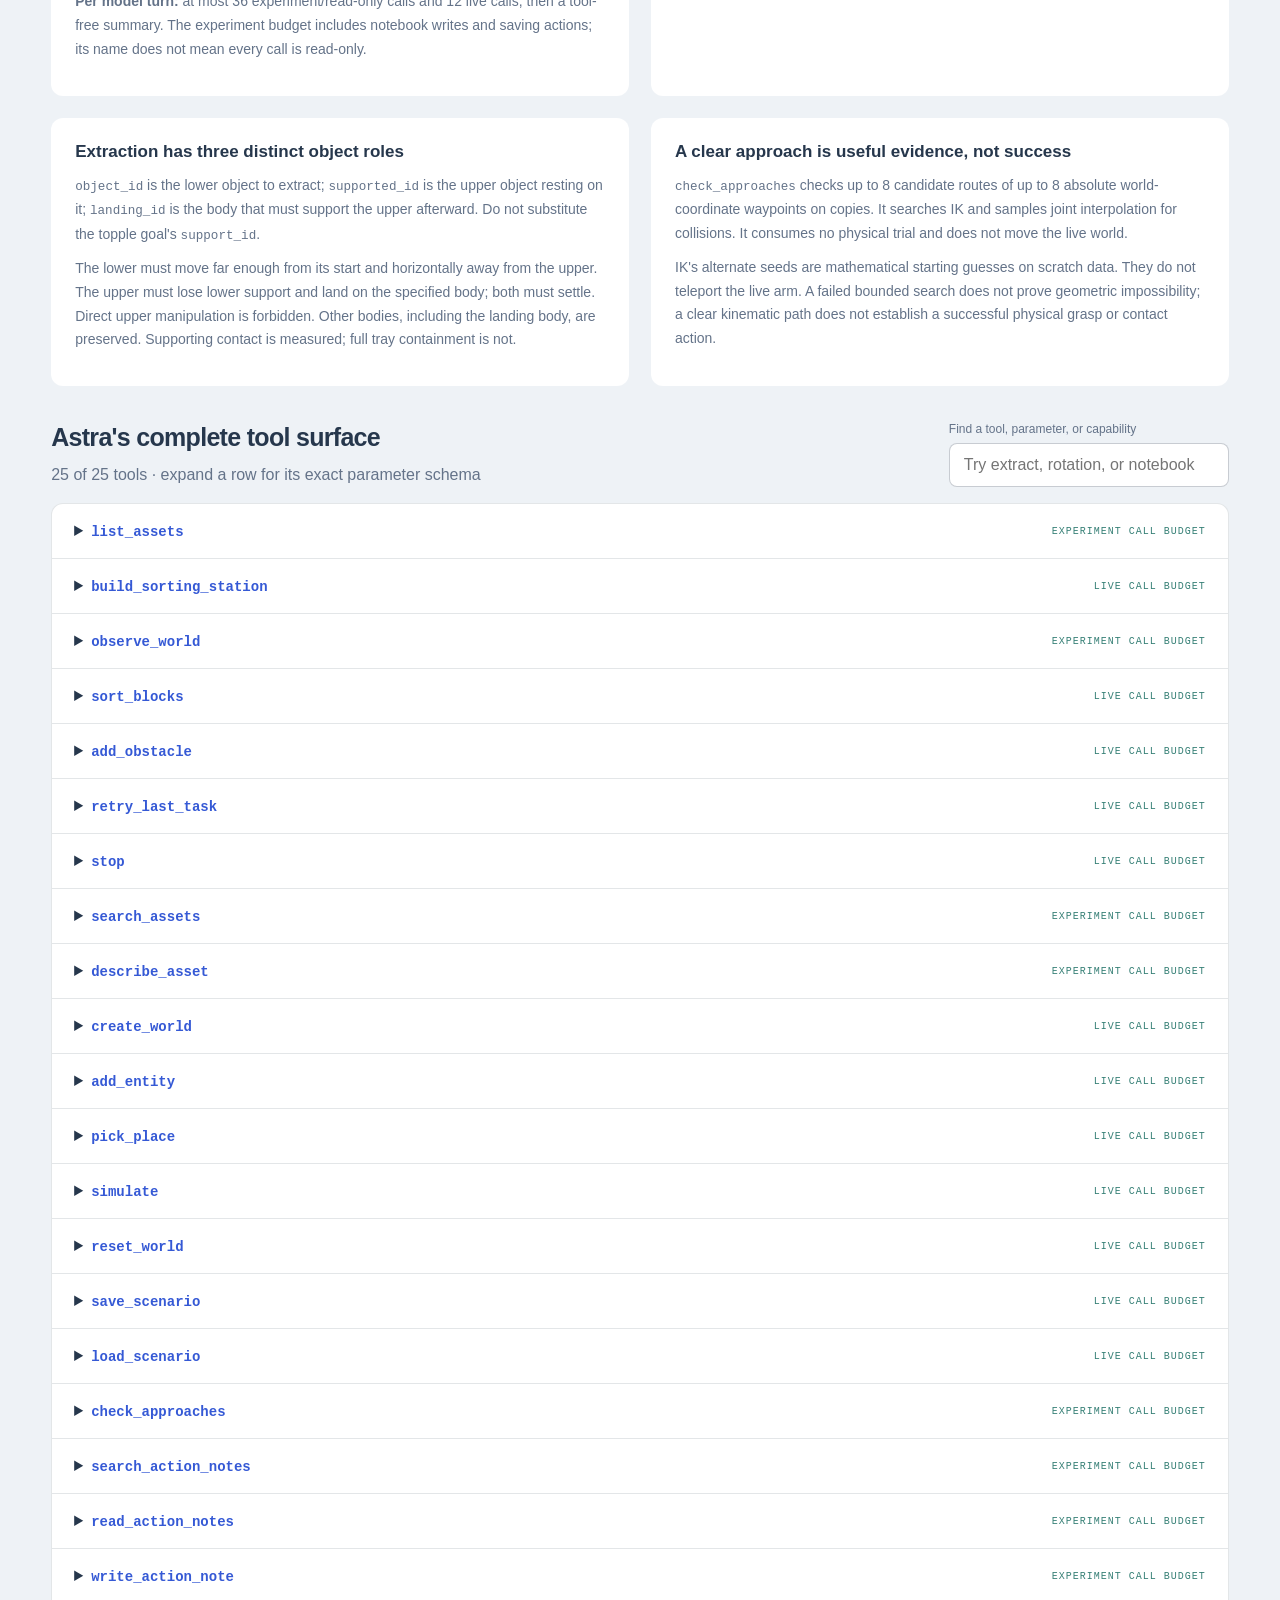
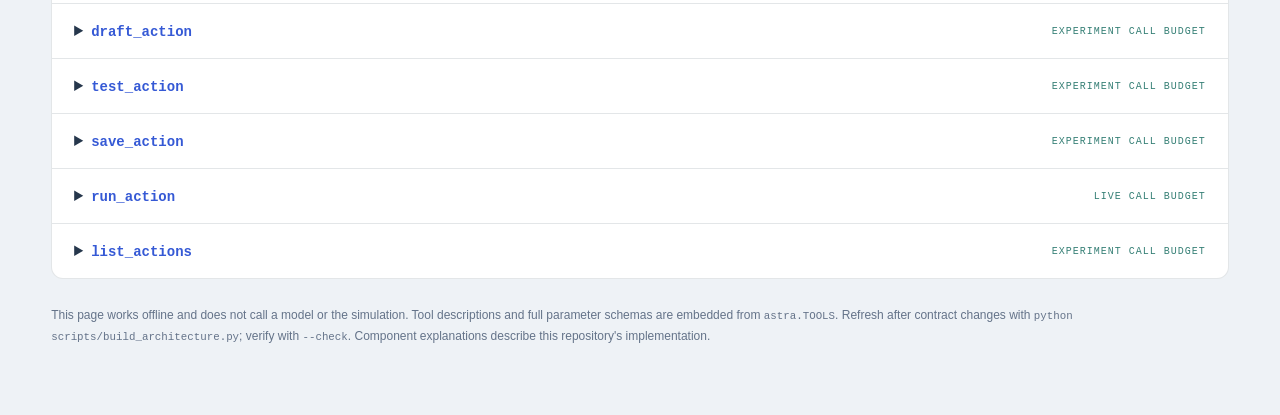
==== commit 3f53bbec: "Add viewport image input and correct stacking release contacts" ====
--- a/web/architecture.html
+++ b/web/architecture.html
@@ -30,6 +30,7 @@
 <aside class="detail" aria-live="polite" aria-atomic="true"><span class="meta" id="detail-role"></span><h2 id="detail-title"></h2><p id="detail-body"></p><ul id="detail-list"></ul><p class="boundary" id="detail-boundary"></p><code id="detail-source"></code></aside>
 </div>
 <ol class="sequence" id="sequence"></ol>
+<p class="intro">Chat can attach the current browser simulation viewport. Astra receives its image and live or replay label, while physics tools provide exact coordinates. Images are retained only during that turn.</p>
 <section aria-labelledby="contracts-title"><div class="section-head"><div><h2 id="contracts-title">What the system can actually promise</h2><p>The evaluator defines success. A model's explanation does not certify it.</p></div></div><div class="boundaries">
 <article class="boundary-block"><h3>Learning means bounded program search</h3><p>Review a measurable goal, capture a scene snapshot, test a candidate, inspect failures, and revise. A successful candidate runs three times from fresh copies before it can be saved. The draft has 3–10 trials, including confirmations.</p><p>Goals are <code>topple</code>, <code>displace</code>, <code>circle</code>, and <code>extract</code>. This is task-specific program search with persistent notes; it does not train model weights or execute arbitrary generated Python.</p><p><strong>Per model turn:</strong> at most 36 experiment/read-only calls and 12 live calls, then a tool-free summary. The experiment budget includes notebook writes and saving actions; its name does not mean every call is read-only.</p></article>
 <article class="boundary-block"><h3>MotionStep operations live inside programs</h3><div class="primitives"><code>move_to_pose</code><code>gripper</code><code>contact_stroke</code><code>wait</code><code>pick_place</code></div><p>These are nested <code>ActionProgram.steps</code> operations, not five extra Astra tools. <code>pick_place</code> also exists as a separate top-level tool with its own argument schema.</p><p>Programs have at most <strong>24 steps</strong> and <strong>30 simulated seconds</strong>. The action controller enforces a <strong>40 N</strong> aggregate robot contact-load limit, joint limits, and collision rules.</p></article>
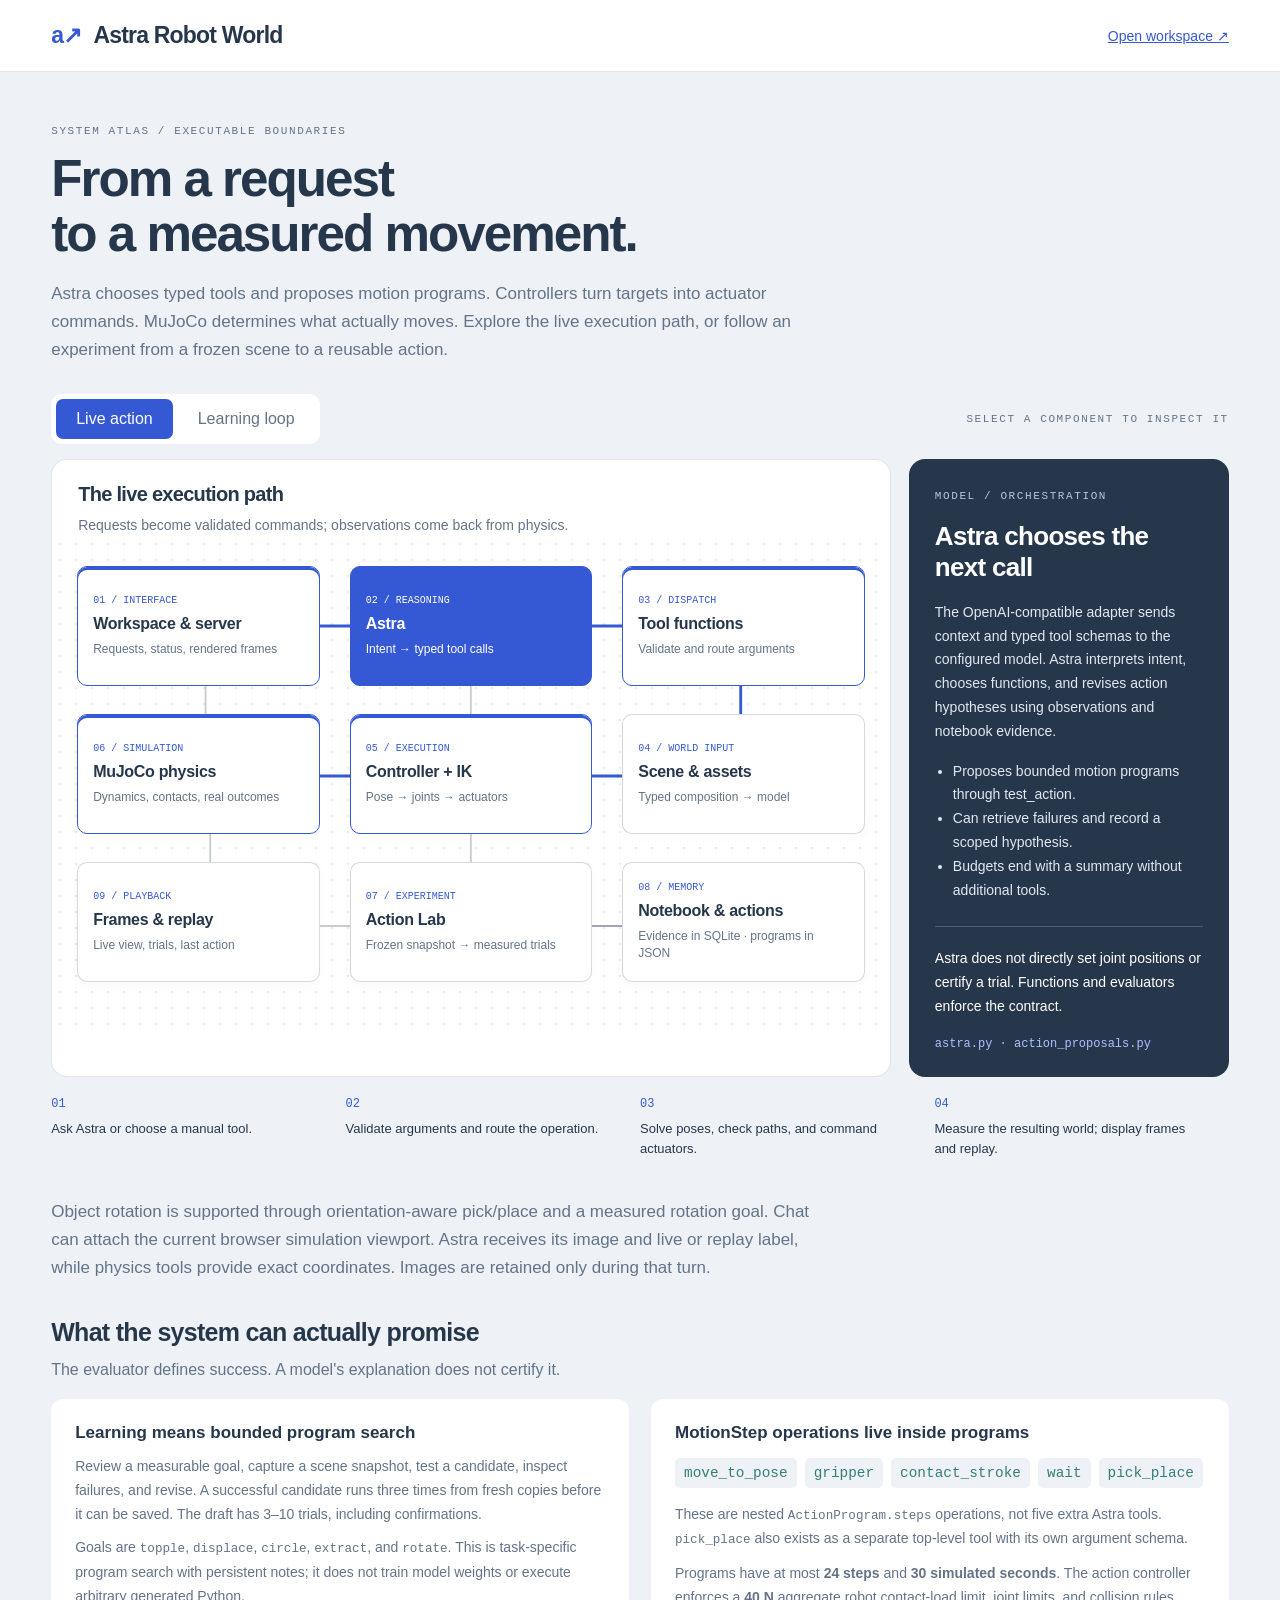
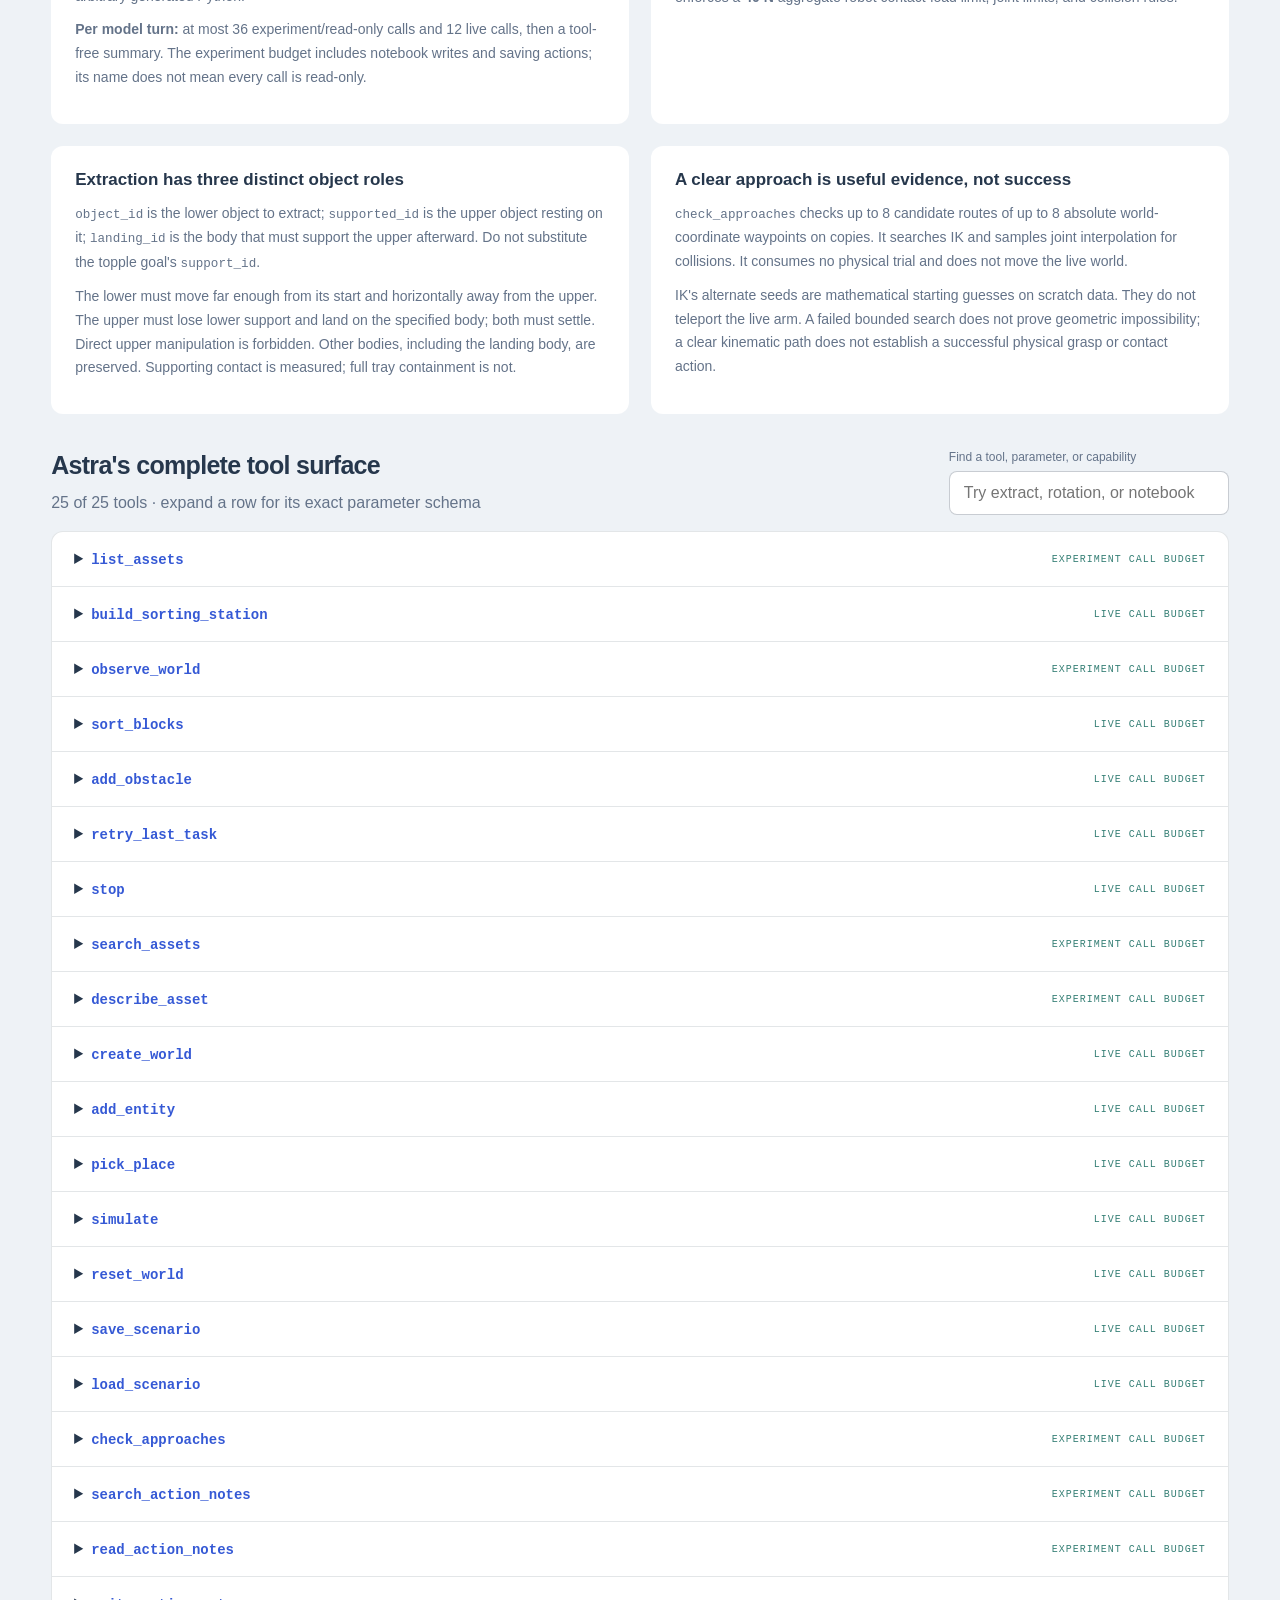
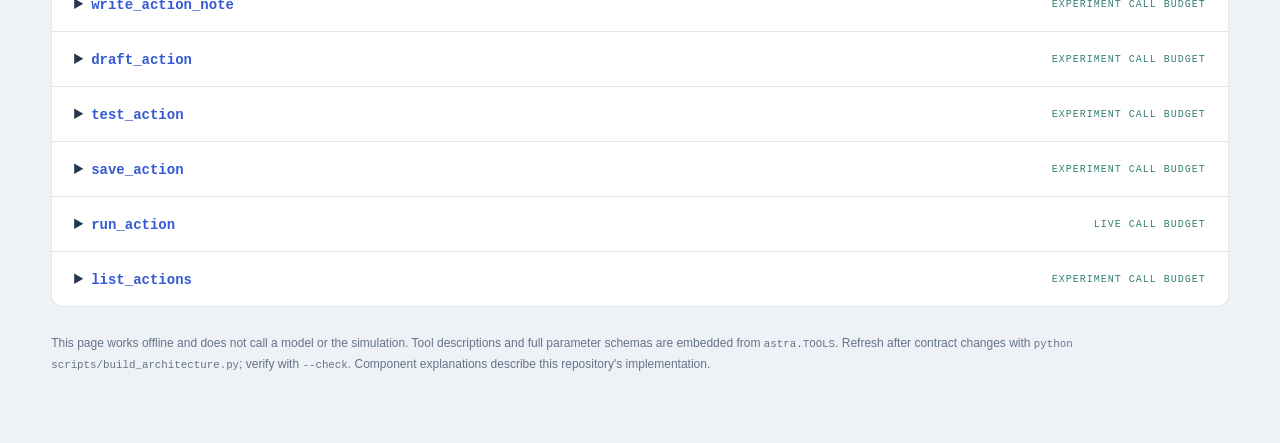
==== commit 90d693db: "Support verified object rotation through physical placement" ====
--- a/web/architecture.html
+++ b/web/architecture.html
@@ -30,9 +30,9 @@
 <aside class="detail" aria-live="polite" aria-atomic="true"><span class="meta" id="detail-role"></span><h2 id="detail-title"></h2><p id="detail-body"></p><ul id="detail-list"></ul><p class="boundary" id="detail-boundary"></p><code id="detail-source"></code></aside>
 </div>
 <ol class="sequence" id="sequence"></ol>
-<p class="intro">Chat can attach the current browser simulation viewport. Astra receives its image and live or replay label, while physics tools provide exact coordinates. Images are retained only during that turn.</p>
+<p class="intro">Object rotation is supported through orientation-aware pick/place and a measured rotation goal. Chat can attach the current browser simulation viewport. Astra receives its image and live or replay label, while physics tools provide exact coordinates. Images are retained only during that turn.</p>
 <section aria-labelledby="contracts-title"><div class="section-head"><div><h2 id="contracts-title">What the system can actually promise</h2><p>The evaluator defines success. A model's explanation does not certify it.</p></div></div><div class="boundaries">
-<article class="boundary-block"><h3>Learning means bounded program search</h3><p>Review a measurable goal, capture a scene snapshot, test a candidate, inspect failures, and revise. A successful candidate runs three times from fresh copies before it can be saved. The draft has 3–10 trials, including confirmations.</p><p>Goals are <code>topple</code>, <code>displace</code>, <code>circle</code>, and <code>extract</code>. This is task-specific program search with persistent notes; it does not train model weights or execute arbitrary generated Python.</p><p><strong>Per model turn:</strong> at most 36 experiment/read-only calls and 12 live calls, then a tool-free summary. The experiment budget includes notebook writes and saving actions; its name does not mean every call is read-only.</p></article>
+<article class="boundary-block"><h3>Learning means bounded program search</h3><p>Review a measurable goal, capture a scene snapshot, test a candidate, inspect failures, and revise. A successful candidate runs three times from fresh copies before it can be saved. The draft has 3–10 trials, including confirmations.</p><p>Goals are <code>topple</code>, <code>displace</code>, <code>circle</code>, <code>extract</code>, and <code>rotate</code>. This is task-specific program search with persistent notes; it does not train model weights or execute arbitrary generated Python.</p><p><strong>Per model turn:</strong> at most 36 experiment/read-only calls and 12 live calls, then a tool-free summary. The experiment budget includes notebook writes and saving actions; its name does not mean every call is read-only.</p></article>
 <article class="boundary-block"><h3>MotionStep operations live inside programs</h3><div class="primitives"><code>move_to_pose</code><code>gripper</code><code>contact_stroke</code><code>wait</code><code>pick_place</code></div><p>These are nested <code>ActionProgram.steps</code> operations, not five extra Astra tools. <code>pick_place</code> also exists as a separate top-level tool with its own argument schema.</p><p>Programs have at most <strong>24 steps</strong> and <strong>30 simulated seconds</strong>. The action controller enforces a <strong>40 N</strong> aggregate robot contact-load limit, joint limits, and collision rules.</p></article>
 <article class="boundary-block"><h3>Extraction has three distinct object roles</h3><p><code>object_id</code> is the lower object to extract; <code>supported_id</code> is the upper object resting on it; <code>landing_id</code> is the body that must support the upper afterward. Do not substitute the topple goal's <code>support_id</code>.</p><p>The lower must move far enough from its start and horizontally away from the upper. The upper must lose lower support and land on the specified body; both must settle. Direct upper manipulation is forbidden. Other bodies, including the landing body, are preserved. Supporting contact is measured; full tray containment is not.</p></article>
 <article class="boundary-block"><h3>A clear approach is useful evidence, not success</h3><p><code>check_approaches</code> checks up to 8 candidate routes of up to 8 absolute world-coordinate waypoints on copies. It searches IK and samples joint interpolation for collisions. It consumes no physical trial and does not move the live world.</p><p>IK's alternate seeds are mathematical starting guesses on scratch data. They do not teleport the live arm. A failed bounded search does not prove geometric impossibility; a clear kinematic path does not establish a successful physical grasp or contact action.</p></article>
@@ -516,7 +516,7 @@
   },
   {
     "name": "pick_place",
-    "description": "Use a Panda in a general world to physically grasp a supported small box or cylinder and release its center at target_position. Other assets may return unsupported_grasp.",
+    "description": "Use a Panda in a general world to physically grasp a supported small box or cylinder and release its center at target_position. Optional target_rotation is absolute intrinsic XYZ radians; supports world-Z turns preserving the current flat support face, verifies orientation within 5 degrees. Other assets may return unsupported_grasp.",
     "parameters": {
       "type": "object",
       "properties": {
@@ -530,6 +530,15 @@
           },
           "minItems": 3,
           "maxItems": 3
+        },
+        "target_rotation": {
+          "type": "array",
+          "items": {
+            "type": "number"
+          },
+          "minItems": 3,
+          "maxItems": 3,
+          "description": "Optional absolute object orientation, intrinsic XYZ radians. Only world-Z turns preserving its flat support face are supported."
         }
       },
       "required": [
@@ -806,7 +815,8 @@
                 "topple",
                 "displace",
                 "circle",
-                "extract"
+                "extract",
+                "rotate"
               ],
               "title": "Kind",
               "type": "string"
@@ -903,6 +913,30 @@
               ],
               "default": null,
               "title": "Target Position"
+            },
+            "target_rotation": {
+              "anyOf": [
+                {
+                  "maxItems": 3,
+                  "minItems": 3,
+                  "type": "array",
+                  "items": {
+                    "type": "number"
+                  }
+                },
+                {
+                  "type": "null"
+                }
+              ],
+              "default": null,
+              "title": "Target Rotation"
+            },
+            "angular_tolerance": {
+              "default": 0.08726646259971647,
+              "maximum": 0.2617993877991494,
+              "minimum": 0.008726646259971648,
+              "title": "Angular Tolerance",
+              "type": "number"
             },
             "tolerance": {
               "default": 0.04,
@@ -1052,6 +1086,23 @@
               ],
               "default": null,
               "title": "Rotation"
+            },
+            "target_rotation": {
+              "anyOf": [
+                {
+                  "maxItems": 3,
+                  "minItems": 3,
+                  "type": "array",
+                  "items": {
+                    "type": "number"
+                  }
+                },
+                {
+                  "type": "null"
+                }
+              ],
+              "default": null,
+              "title": "Target Rotation"
             },
             "opened": {
               "anyOf": [
